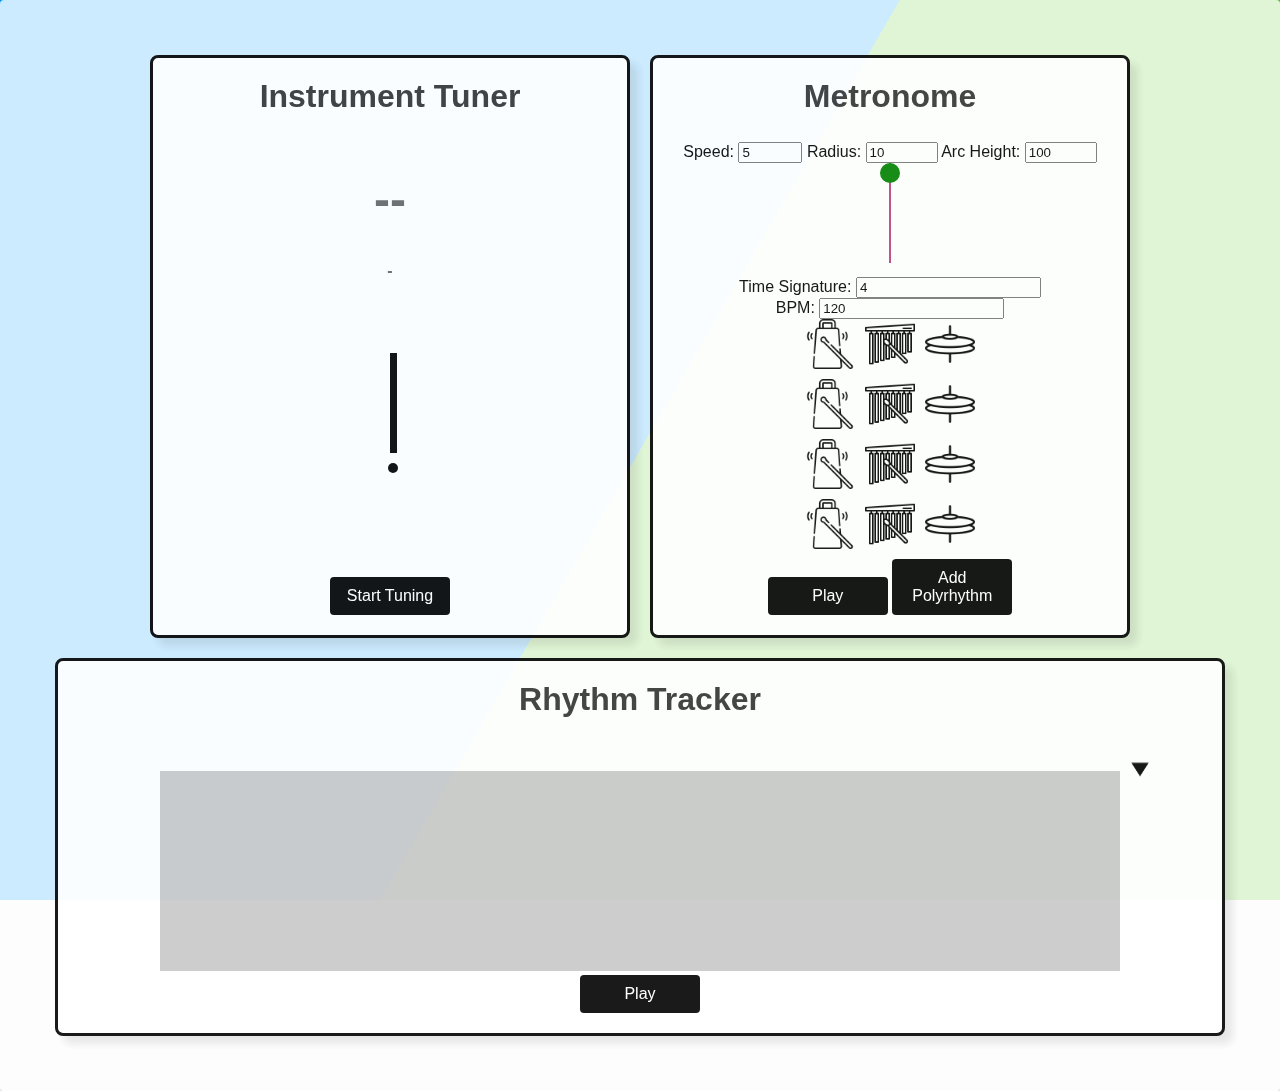
==== index.html @ f77ccb46 "Added MetroGnome files" ====
<!DOCTYPE html>
<html lang="en">
<head>
    <meta charset="UTF-8">
    <meta name="viewport" content="width=device-width, initial-scale=1.0">
    <title>Instrument Tuner</title>
    <link rel="stylesheet" type="text/css" href="styles.css">
    <link rel="preload" as="image" href="assets/chime.png">
    <link rel="preload" as="image" href="assets/cowbell.png">
    <link rel="preload" as="image" href="assets/cymbal.png"> 
</head>
<body>
    <div class="bg"></div>
    <div class="bg bg2"></div>
    <div class="bg bg3"></div>
    
    <div class="content">
        <div class="horizontal-container">
            <div class="container">
                <h1>Instrument Tuner</h1>
                <div id="pitch-display">--</div>
                <div id="cents-display">-</div>
                <div class="pendulum-container">
                    <div id="pendulum"></div>
                </div>
                <button id="toggle-tuner">Start Tuning</button>
            </div>
            <div class="container">
                <h2>Metronome</h2>
                <div id="metronome-visualizer">
                    <div class="controls">
                        <label for="speed">Speed: </label>
                        <input type="number" id="speed" value="5" min="1" max="100">
                        <label for="radius">Radius: </label>
                        <input type="number" id="radius" value="10" min="1" max="1000">
                        <label for="archeight">Arc Height: </label>
                        <input type="number" id="archeight" value="100" min="1" max="1000">
                    </div>
                    <canvas id="canvas" width="200" height="100"></canvas>
                </div>
                <div id="metronome-interface">
                    <div id="time-signature-container">
                        <label for="time-signature-input">Time Signature:</label>
                        <input type="number" id="time-signature-input" min="2" value="4">
                    </div>
                    <div id="bpm-container">
                        <label for="bpm-input">BPM:</label>
                        <input type="number" id="bpm-input" min="1" value="120">
                        
                    </div>
                    <div id="bars-container">
                        <div id="bar-container"></div>
                        <div id="poly-bar-container"></div>
                    </div>
                    <div id="sound-selector-container"></div>
                    <button id="play-button">Play</button>
                    <button id="poly-button">Add Polyrhythm</button>
                </div>
            </div>
        </div>
        <div class="container">
            <h1>Rhythm Tracker</h1>
            <div id="rhythm-display-container">
                <canvas id="rhythm-display" width="200" height="200"></canvas>
                <img id="scrolling-triangle" src="assets/small-triangle-down.png" alt="Scrolling Triangle">
            </div>
            <button id="rhythm-button">Play</button>
        </div>
    </div>
    <script src="tuner.js"></script>
    <script src="rhythmTracker.js"></script>
    <script src="metronome.js"></script>
    <script src="animation.js"></script>
    <script src="script.js"></script>
</body>
</html>
---- styles.css ----
html {
  height: 100%;
}

body {
  font-family: 'Segoe UI', Tahoma, Geneva, Verdana, sans-serif;
  background-color: #f5f5f5;
  align-items: center;
  justify-content: center;
  height: 100vh;
  margin: 0;
}

.bg {
  animation: slide 3s ease-in-out infinite alternate;
  background-image: linear-gradient(-60deg, #6c3 50%, #09f 50%);
  bottom: 0;
  left: -50%;
  opacity: 1;
  position: fixed;
  right: -50%;
  top: 0;
  z-index: -1;
}

.bg2 {
  animation-direction: alternate-reverse;
  animation-duration: 4s;
}

.bg3 {
  animation-duration: 5s;
}

.content {
  background-color: rgba(255, 255, 255, .8);
  border-radius: .25em;
  box-shadow: 0 0 .25em rgba(0, 0, 0, .25);
  box-sizing: border-box;
  padding: 5vmin;
}

.container {
  border-style: solid;
  border-color: black;
  background-color: #ffffff;
  padding: 20px; 
  border-radius: 8px;
  box-shadow: 8px 8px 8px rgba(0, 0, 0, 0.1);
  text-align: center;
  margin: 10px; 
  flex: 1;
  display: flex;
  flex-direction: column;
  justify-content: space-between;
  opacity: .9;
}

.horizontal-container {
  display: flex;
  flex-direction: row;
  justify-content: center;
  text-align: center;
  width: 1000px;
  margin: auto;
}

#bars-container {
  display: flex;
  flex-direction: row;
  justify-content: center;
}

h1, h2 {
  color: #333333;
  font-size: 2rem;
  margin-top: 0;
}

#metronome-interface {
  margin-top: 10px;
}

#rhythm-display {
  font-size: 1rem;
  font-weight: bold;
  margin-top: 2rem;
  color: #666666;
}

#rhythm-display-container {
  position: relative;
  width: 100%; 
}

#scrolling-triangle {
  position: absolute;
  top: 0;
  left: 10;
  width: 40px;
  height: 60px;
}

#pitch-display {
  font-size: 3rem;
  font-weight: bold;
  margin-top: 2rem;
  color: #666666;
}

.bar-container {
  display: flex;
  flex-direction: column;
  align-items: center;
}

.beat-container {
  display: flex;
  justify-content: center;
  margin-bottom: 10px;
}

.beat-container img {
  width: 50px; 
  height: 50px; 
  margin: 0 5px; 
  cursor: pointer;
}

.pendulum-container {
  position: relative;
  width: 100px;
  height: 250px;
  margin: 20px auto;
}

#pendulum {
  position: absolute;
  bottom: 0;
  left: 50%;
  width: 7px;
  height: 100px;
  background-color: black;
  transform-origin: top;
  transform: rotate(180deg); 
  transition: transform 0.1s ease-out, background-color 0.3s ease-out;
}

#pendulum::before {
  content: '';
  position: absolute;
  top: -20px;
  left: 50%;
  transform: translateX(-50%);
  width: 10px;
  height: 10px;
  background-color: black;
  border-radius: 50%;
  transition: background-color 0.3s ease-out;
}

#cents-display {
  font-size: 1rem;
  font-weight: bold;
  margin-top: 2rem;
  color: #666666;
}

button {
  width: 120px; 
  margin: 0 auto; 
  padding: 10px; 
  font-size: 1rem; 
  border: none; 
  border-radius: 4px; 
  background-color: #000000; 
  color: white;
  cursor: pointer; 
}

button:hover {
  background-color: #e84747;
}

@keyframes slide {
  0% {
      transform: translateX(-25%);
  }
  100% {
      transform: translateX(25%);
  }
}
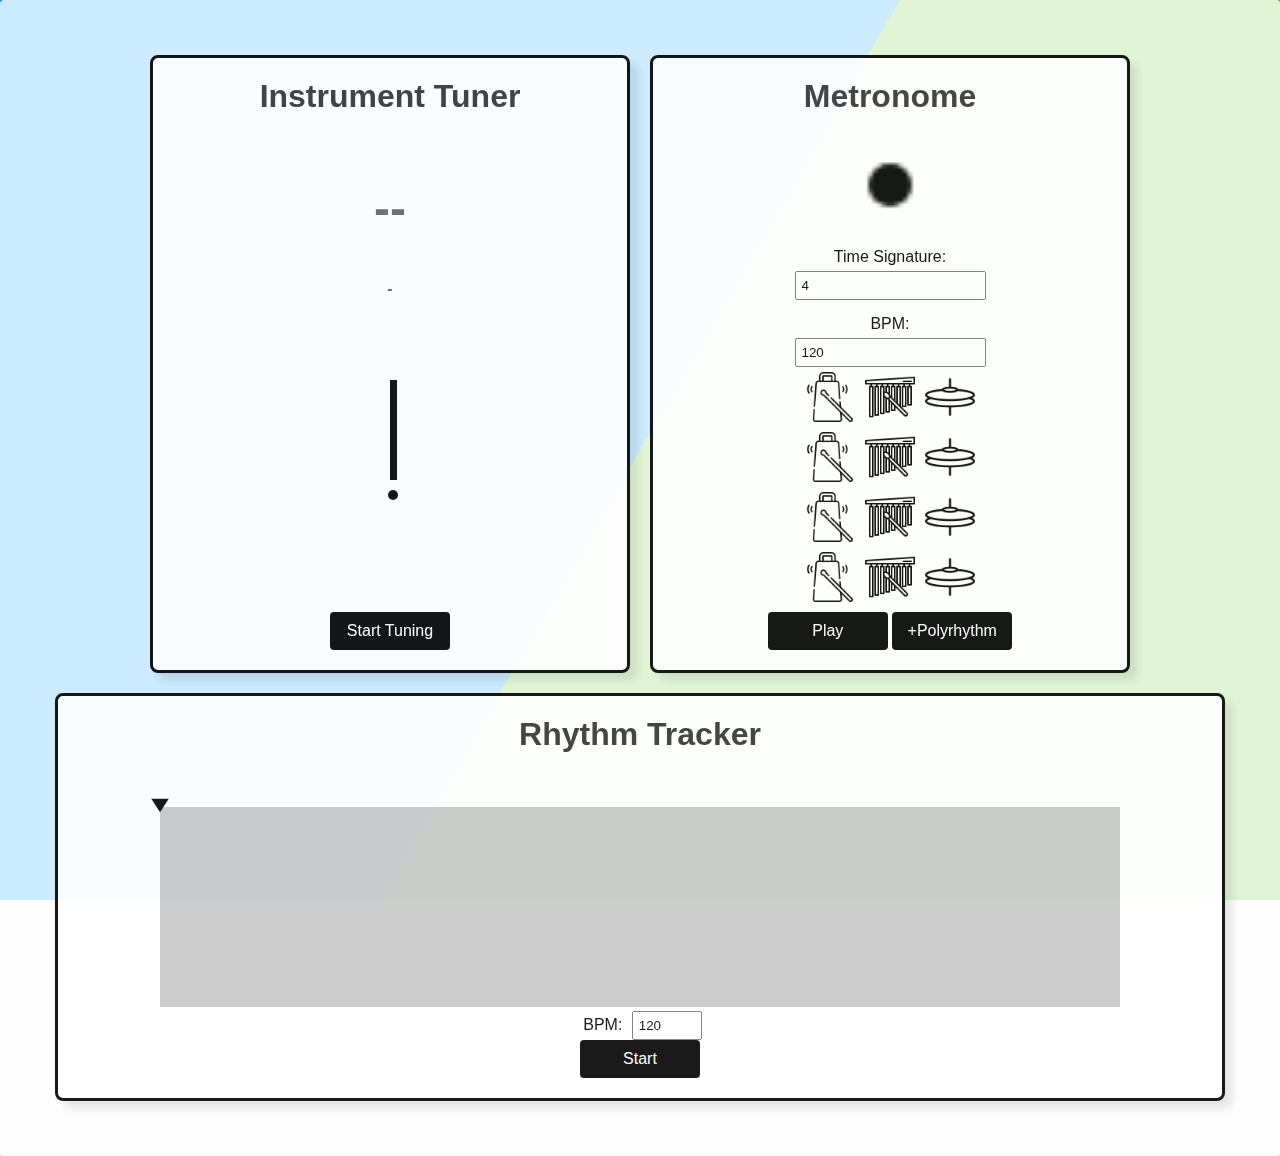
==== commit ee4df9f4: "Most recent version of MetroGnome added" ====
--- a/index.html
+++ b/index.html
@@ -1,3 +1,9 @@
+<!-- 
+     index.html is in charge of organizing each of the different aspects of the application on the same webpae
+     and linking their .js files to the elements such as buttons
+     Authors: Miles Anderson, Ryan Helms, Dax Lynch, and Harry Robertson
+     Last Edited: 4/3/24
+-->
 <!DOCTYPE html>
 <html lang="en">
 <head>
@@ -27,17 +33,7 @@
             </div>
             <div class="container">
                 <h2>Metronome</h2>
-                <div id="metronome-visualizer">
-                    <div class="controls">
-                        <label for="speed">Speed: </label>
-                        <input type="number" id="speed" value="5" min="1" max="100">
-                        <label for="radius">Radius: </label>
-                        <input type="number" id="radius" value="10" min="1" max="1000">
-                        <label for="archeight">Arc Height: </label>
-                        <input type="number" id="archeight" value="100" min="1" max="1000">
-                    </div>
-                    <canvas id="canvas" width="200" height="100"></canvas>
-                </div>
+                <canvas id="metronome" width="100%" height="20px"></canvas>
                 <div id="metronome-interface">
                     <div id="time-signature-container">
                         <label for="time-signature-input">Time Signature:</label>
@@ -54,7 +50,7 @@
                     </div>
                     <div id="sound-selector-container"></div>
                     <button id="play-button">Play</button>
-                    <button id="poly-button">Add Polyrhythm</button>
+                    <button id="poly-button">+Polyrhythm</button>
                 </div>
             </div>
         </div>
@@ -64,13 +60,16 @@
                 <canvas id="rhythm-display" width="200" height="200"></canvas>
                 <img id="scrolling-triangle" src="assets/small-triangle-down.png" alt="Scrolling Triangle">
             </div>
+            <div id="bpm-input-container">
+                <label for="bpm-input">BPM:</label>
+                <input type="number" id="rt-bpm-input" min="1" max="250" value="120">
+            </div>
             <button id="rhythm-button">Play</button>
         </div>
     </div>
     <script src="tuner.js"></script>
     <script src="rhythmTracker.js"></script>
     <script src="metronome.js"></script>
-    <script src="animation.js"></script>
     <script src="script.js"></script>
 </body>
 </html>
--- a/styles.css
+++ b/styles.css
@@ -99,6 +99,28 @@
   left: 10;
   width: 40px;
   height: 60px;
+}
+
+#time-signature-container {
+  padding: 5px;
+  display: flex;
+  flex-direction: column;
+  align-items: center;
+}
+
+#bpm-container {
+  padding: 5px;
+  display: flex;
+  flex-direction: column;
+  align-items: center;
+}
+
+label {
+  padding: 5px;
+}
+
+input {
+  padding: 5px;
 }
 
 #pitch-display {
@@ -158,7 +180,6 @@
   border-radius: 50%;
   transition: background-color 0.3s ease-out;
 }
-
 #cents-display {
   font-size: 1rem;
   font-weight: bold;
